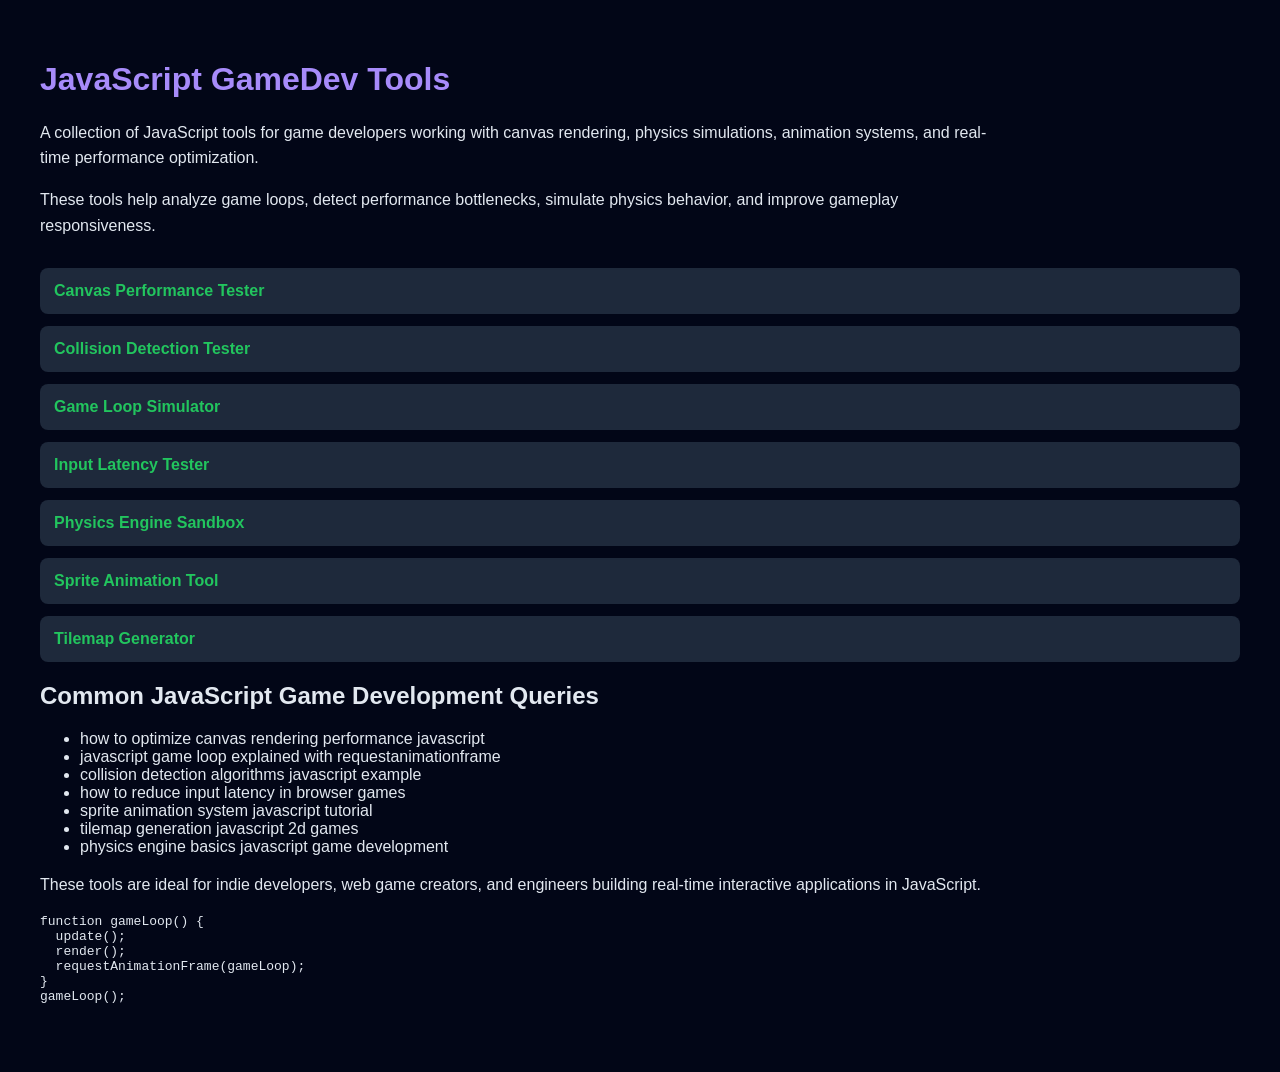
==== index.html @ 599351cf "Initial commit" ====
<!DOCTYPE html>
<html lang="en">
<head>
  <meta charset="UTF-8">
  <title>JavaScript GameDev Tools – Canvas, Physics & Game Loop Optimization</title>
  <meta name="viewport" content="width=device-width, initial-scale=1.0">

  <!-- Google verification -->
  <meta name="google-site-verification" content="QMAlZVgw_jsHfCVlnfvifbkMZy5CKnLXh7m65vo1kLM" />

  <!-- SEO -->
  <meta name="description" content="JavaScript game development tools for canvas performance, collision detection, game loop simulation, physics engines, sprite animation, and tilemap generation.">
  <meta name="keywords" content="javascript game dev tools, canvas performance optimization, game loop javascript example, collision detection js, sprite animation tool javascript, tilemap generator js">

  <!-- AdSense -->
  <meta name="google-adsense-account" content="ca-pub-XXXXXXXXXXXXXXXX">

  <!-- Open Graph -->
  <meta property="og:title" content="JavaScript GameDev Tools – Canvas & Game Performance">
  <meta property="og:description" content="Analyze canvas performance, game loops, physics, and animation in JavaScript games.">
  <meta property="og:type" content="website">

  <style>
    body {
      font-family: Arial, sans-serif;
      background: #020617;
      color: #e2e8f0;
      margin: 0;
      padding: 40px;
    }
    h1 {
      color: #a78bfa;
    }
    p {
      max-width: 950px;
      line-height: 1.6;
    }
    .tools {
      margin-top: 30px;
    }
    .tool {
      background: #1e293b;
      padding: 14px;
      margin-bottom: 12px;
      border-radius: 8px;
      transition: 0.2s;
    }
    .tool:hover {
      background: #334155;
    }
    a {
      color: #22c55e;
      text-decoration: none;
      font-weight: bold;
    }
    a:hover {
      text-decoration: underline;
    }
  </style>
</head>
<body>

  <h1>JavaScript GameDev Tools</h1>

  <p>
    A collection of JavaScript tools for game developers working with canvas rendering,
    physics simulations, animation systems, and real-time performance optimization.
  </p>

  <p>
    These tools help analyze game loops, detect performance bottlenecks,
    simulate physics behavior, and improve gameplay responsiveness.
  </p>

  <div class="tools">

    <div class="tool"><a href="./javascript_canvas_performance_tester/">Canvas Performance Tester</a></div>
    <div class="tool"><a href="./javascript_collision_detection_tester/">Collision Detection Tester</a></div>
    <div class="tool"><a href="./javascript_game_loop_simulator/">Game Loop Simulator</a></div>
    <div class="tool"><a href="./javascript_input_latency_tester/">Input Latency Tester</a></div>
    <div class="tool"><a href="./javascript_physics_engine_sandbox/">Physics Engine Sandbox</a></div>
    <div class="tool"><a href="./javascript_sprite_animation_tool/">Sprite Animation Tool</a></div>
    <div class="tool"><a href="./javascript_tilemap_generator/">Tilemap Generator</a></div>

  </div>

  <!-- SEO LONG TAIL -->
  <h2>Common JavaScript Game Development Queries</h2>

  <ul>
    <li>how to optimize canvas rendering performance javascript</li>
    <li>javascript game loop explained with requestanimationframe</li>
    <li>collision detection algorithms javascript example</li>
    <li>how to reduce input latency in browser games</li>
    <li>sprite animation system javascript tutorial</li>
    <li>tilemap generation javascript 2d games</li>
    <li>physics engine basics javascript game development</li>
  </ul>

  <p>
    These tools are ideal for indie developers, web game creators,
    and engineers building real-time interactive applications in JavaScript.
  </p>

  <!-- snippet SEO -->
  <pre>
function gameLoop() {
  update();
  render();
  requestAnimationFrame(gameLoop);
}
gameLoop();
  </pre>

</body>
</html>
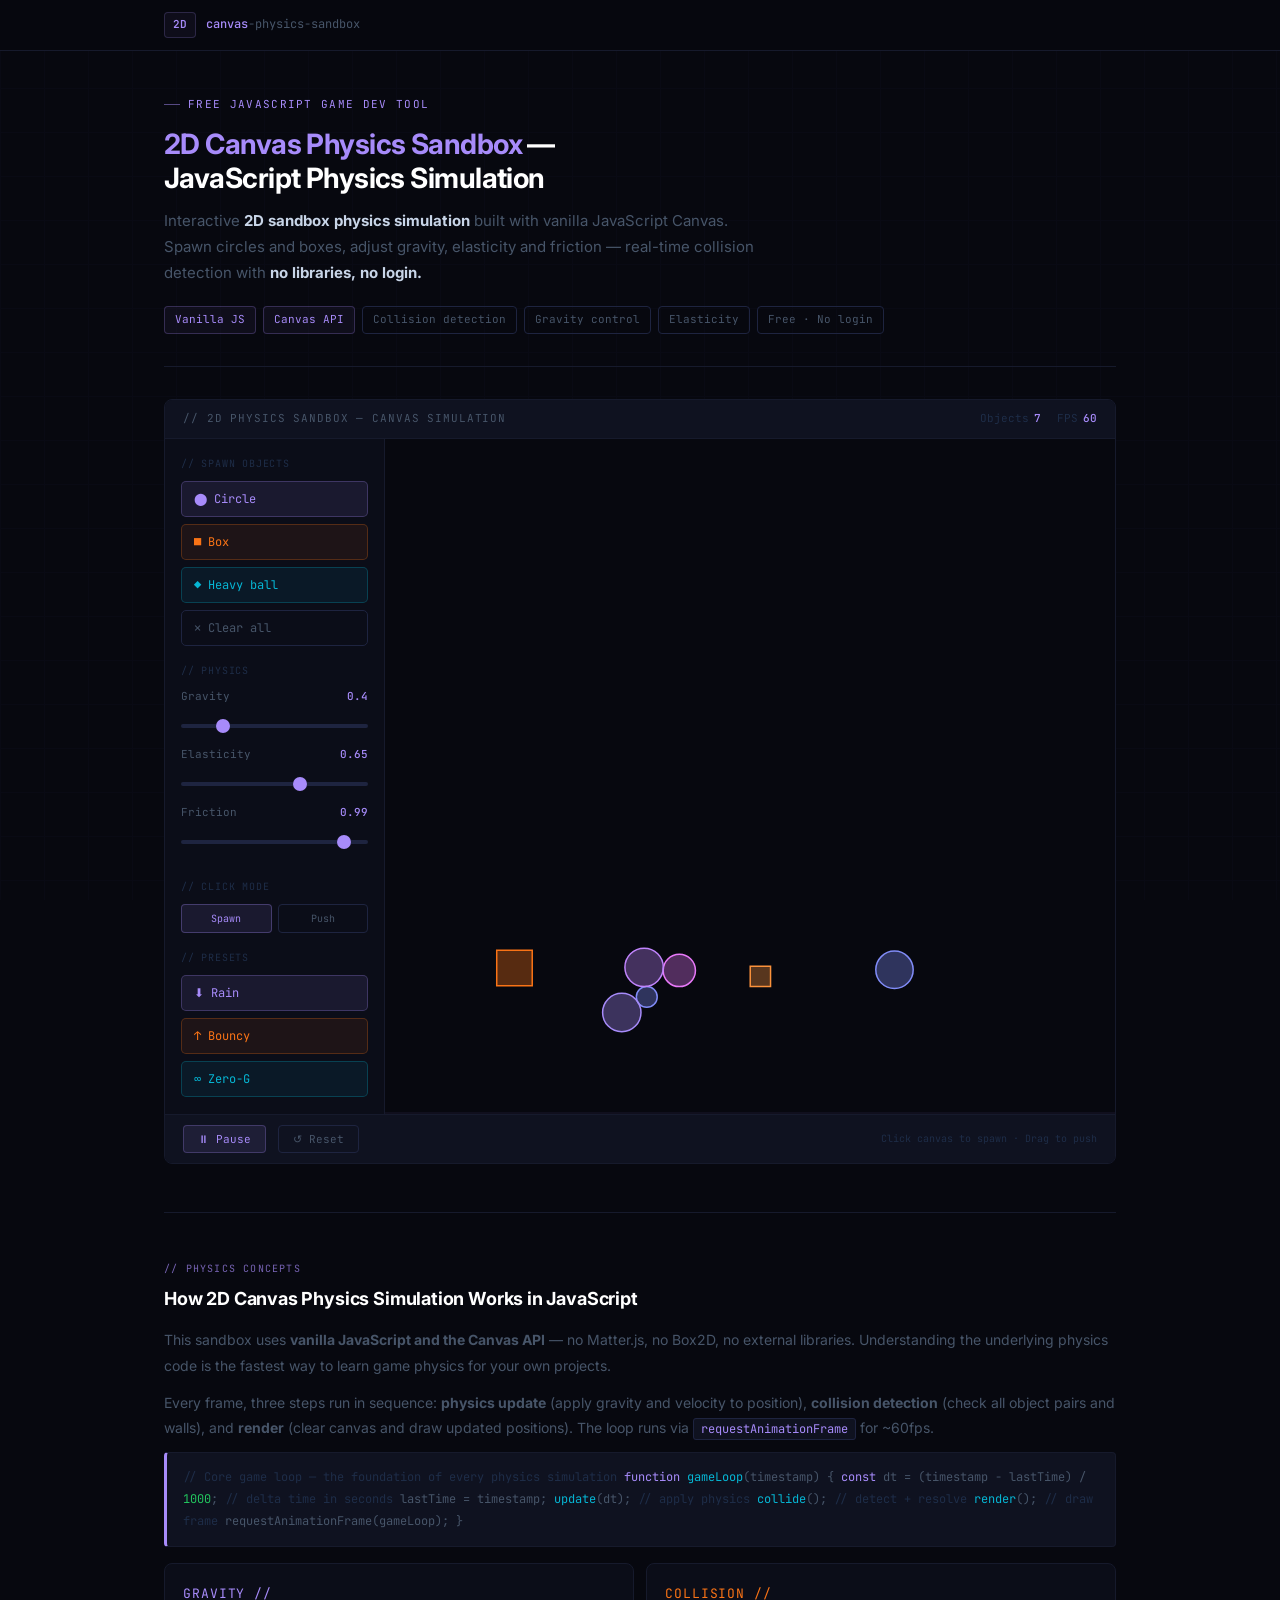
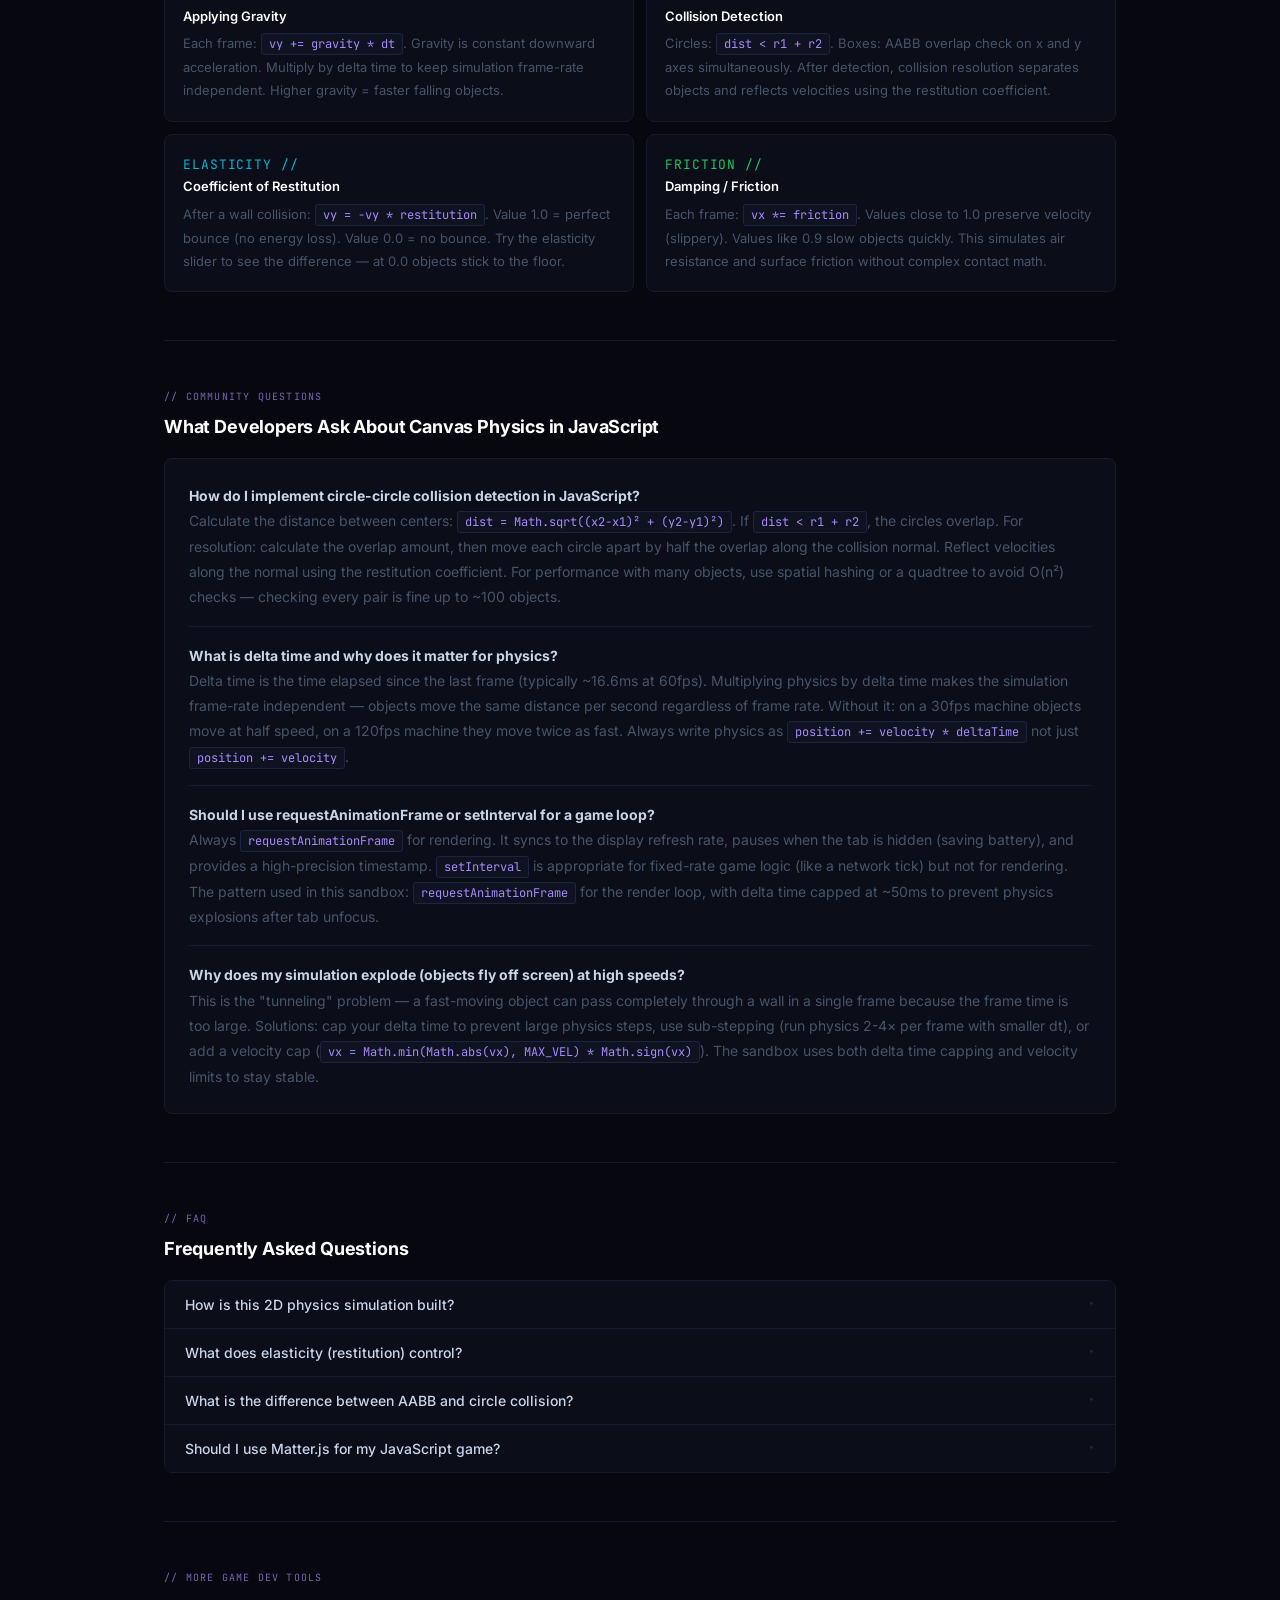
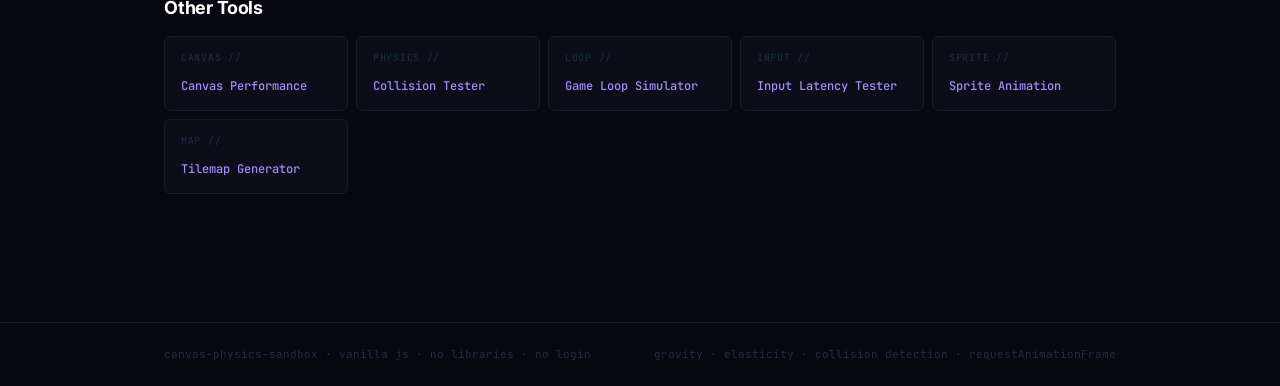
==== commit 01f8c111: "Actualizar index.html" ====
--- a/index.html
+++ b/index.html
@@ -1,116 +1,1330 @@
 <!DOCTYPE html>
+
 <html lang="en">
 <head>
-  <meta charset="UTF-8">
-  <title>JavaScript GameDev Tools – Canvas, Physics & Game Loop Optimization</title>
-  <meta name="viewport" content="width=device-width, initial-scale=1.0">
-
-  <!-- Google verification -->
-  <meta name="google-site-verification" content="QMAlZVgw_jsHfCVlnfvifbkMZy5CKnLXh7m65vo1kLM" />
-
-  <!-- SEO -->
-  <meta name="description" content="JavaScript game development tools for canvas performance, collision detection, game loop simulation, physics engines, sprite animation, and tilemap generation.">
-  <meta name="keywords" content="javascript game dev tools, canvas performance optimization, game loop javascript example, collision detection js, sprite animation tool javascript, tilemap generator js">
-
-  <!-- AdSense -->
-  <meta name="google-adsense-account" content="ca-pub-XXXXXXXXXXXXXXXX">
-
-  <!-- Open Graph -->
-  <meta property="og:title" content="JavaScript GameDev Tools – Canvas & Game Performance">
-  <meta property="og:description" content="Analyze canvas performance, game loops, physics, and animation in JavaScript games.">
-  <meta property="og:type" content="website">
-
-  <style>
-    body {
-      font-family: Arial, sans-serif;
-      background: #020617;
-      color: #e2e8f0;
-      margin: 0;
-      padding: 40px;
+<meta charset="UTF-8">
+<meta name="viewport" content="width=device-width, initial-scale=1.0">
+<meta name="google-site-verification" content="PkLa_ViOo6FAHpvh8SacceMb95o9tePRdrqLNBz9X1M" />
+<meta name="robots" content="index, follow">
+
+<title>2D Physics Sandbox – Canvas Physics Simulation JavaScript Tool</title>
+
+<meta name="description" content="Free 2D sandbox game canvas physics simulation in JavaScript. Spawn objects, adjust gravity and elasticity, watch real-time collisions. Vanilla JS, no libraries, no login required.">
+
+<meta name="keywords" content="2d sandbox game canvas physics simulation javascript, javascript physics simulation, canvas physics javascript, 2d physics sandbox javascript, javascript game physics, canvas collision detection javascript, javascript sandbox physics engine, 2d physics canvas tutorial">
+
+<link rel="canonical" href="https://franrivalbigprojects.github.io/js-gamedev-tools/">
+
+<meta property="og:title" content="2D Physics Sandbox – Canvas Physics Simulation JavaScript">
+<meta property="og:description" content="Interactive 2D physics sandbox. Spawn circles and boxes, adjust gravity and elasticity, watch real-time canvas collisions. Vanilla JS, no libraries.">
+<meta property="og:type" content="website">
+
+<meta name="google-adsense-account" content="ca-pub-XXXXXXXXXXXXXXXX">
+
+<link rel="preconnect" href="https://fonts.googleapis.com">
+<link rel="preconnect" href="https://fonts.gstatic.com" crossorigin>
+<link href="https://fonts.googleapis.com/css2?family=JetBrains+Mono:wght@400;500;600&family=Inter:wght@400;500;600;700&display=swap" rel="stylesheet">
+
+<style>
+:root {
+  --bg: #07080f;
+  --surface: #0b0d18;
+  --surface2: #0f1220;
+  --border: #161a2c;
+  --border-light: #1e2440;
+  --purple: #a78bfa;
+  --purple-dim: rgba(167,139,250,0.1);
+  --purple-dim2: rgba(167,139,250,0.05);
+  --green: #22c55e;
+  --green-dim: rgba(34,197,94,0.1);
+  --orange: #f97316;
+  --orange-dim: rgba(249,115,22,0.08);
+  --cyan: #06b6d4;
+  --cyan-dim: rgba(6,182,212,0.08);
+  --text: #c8d5e8;
+  --text-muted: #475569;
+  --text-dim: #1e2d48;
+  --mono: 'JetBrains Mono', monospace;
+  --sans: 'Inter', sans-serif;
+  --radius: 8px;
+}
+
+* { box-sizing: border-box; margin: 0; padding: 0; }
+
+body {
+  font-family: var(--sans);
+  background: var(--bg);
+  color: var(--text);
+  min-height: 100vh;
+  line-height: 1.6;
+}
+
+body::before {
+  content: "";
+  position: fixed;
+  inset: 0;
+  background-image:
+    linear-gradient(var(--border) 1px, transparent 1px),
+    linear-gradient(90deg, var(--border) 1px, transparent 1px);
+  background-size: 44px 44px;
+  opacity: 0.18;
+  pointer-events: none;
+  z-index: 0;
+}
+
+/* ─── HEADER ─── */
+header {
+  border-bottom: 1px solid var(--border);
+  padding: 12px 0;
+  position: sticky;
+  top: 0;
+  z-index: 100;
+  background: rgba(7,8,15,0.96);
+  backdrop-filter: blur(10px);
+}
+
+.header-inner {
+  max-width: 1000px;
+  margin: 0 auto;
+  padding: 0 24px;
+  display: flex;
+  align-items: center;
+  gap: 10px;
+  position: relative;
+  z-index: 1;
+}
+
+.logo-mark {
+  font-family: var(--mono);
+  font-size: 11px;
+  font-weight: 600;
+  color: var(--purple);
+  background: var(--purple-dim2);
+  border: 1px solid rgba(167,139,250,0.2);
+  border-radius: 4px;
+  padding: 3px 8px;
+}
+
+.logo-text {
+  font-family: var(--mono);
+  font-size: 12px;
+  color: var(--text-muted);
+}
+
+.logo-text strong { color: var(--purple); font-weight: 500; }
+
+/* ─── WRAPPER ─── */
+.wrapper {
+  max-width: 1000px;
+  margin: 0 auto;
+  padding: 0 24px 80px;
+  position: relative;
+  z-index: 1;
+}
+
+/* ─── HERO ─── */
+.hero {
+  padding: 44px 0 32px;
+  border-bottom: 1px solid var(--border);
+  margin-bottom: 32px;
+}
+
+.hero-eyebrow {
+  font-family: var(--mono);
+  font-size: 11px;
+  letter-spacing: 0.12em;
+  text-transform: uppercase;
+  color: var(--purple);
+  margin-bottom: 14px;
+  display: flex;
+  align-items: center;
+  gap: 8px;
+}
+
+.hero-eyebrow::before {
+  content: '';
+  width: 16px;
+  height: 1px;
+  background: var(--purple);
+  opacity: 0.5;
+}
+
+h1 {
+  font-size: clamp(21px, 3.2vw, 28px);
+  font-weight: 700;
+  line-height: 1.2;
+  color: #fff;
+  margin-bottom: 12px;
+  letter-spacing: -0.02em;
+}
+
+h1 em { font-style: normal; color: var(--purple); }
+
+.hero-sub {
+  font-size: 15px;
+  color: var(--text-muted);
+  max-width: 600px;
+  line-height: 1.75;
+  margin-bottom: 20px;
+}
+
+.hero-sub strong { color: var(--text); }
+
+.badges {
+  display: flex;
+  flex-wrap: wrap;
+  gap: 7px;
+}
+
+.badge {
+  font-family: var(--mono);
+  font-size: 11px;
+  padding: 4px 10px;
+  border-radius: 4px;
+  border: 1px solid var(--border-light);
+  color: var(--text-muted);
+}
+
+.badge.purple {
+  color: var(--purple);
+  background: var(--purple-dim2);
+  border-color: rgba(167,139,250,0.25);
+}
+
+/* ─── SANDBOX LAYOUT ─── */
+.sandbox-wrap {
+  background: var(--surface);
+  border: 1px solid var(--border);
+  border-radius: var(--radius);
+  overflow: hidden;
+  margin-bottom: 16px;
+}
+
+.sandbox-head {
+  background: var(--surface2);
+  border-bottom: 1px solid var(--border);
+  padding: 10px 18px;
+  display: flex;
+  align-items: center;
+  justify-content: space-between;
+  flex-wrap: wrap;
+  gap: 8px;
+}
+
+.sandbox-title {
+  font-family: var(--mono);
+  font-size: 11px;
+  color: var(--text-muted);
+  text-transform: uppercase;
+  letter-spacing: 0.08em;
+}
+
+.sandbox-stats {
+  display: flex;
+  gap: 16px;
+}
+
+.sb-stat {
+  font-family: var(--mono);
+  font-size: 11px;
+  color: var(--text-dim);
+  display: flex;
+  align-items: center;
+  gap: 5px;
+}
+
+.sb-stat-val {
+  color: var(--purple);
+  font-weight: 500;
+}
+
+.sandbox-body {
+  display: grid;
+  grid-template-columns: 220px 1fr;
+  min-height: 480px;
+}
+
+/* controls panel */
+.controls-panel {
+  border-right: 1px solid var(--border);
+  padding: 16px;
+  display: flex;
+  flex-direction: column;
+  gap: 16px;
+  overflow-y: auto;
+}
+
+.ctrl-group-title {
+  font-family: var(--mono);
+  font-size: 10px;
+  text-transform: uppercase;
+  letter-spacing: 0.08em;
+  color: var(--text-dim);
+  margin-bottom: 8px;
+}
+
+.ctrl-row {
+  margin-bottom: 10px;
+}
+
+.ctrl-label {
+  font-family: var(--mono);
+  font-size: 11px;
+  color: var(--text-muted);
+  display: flex;
+  justify-content: space-between;
+  margin-bottom: 5px;
+}
+
+.ctrl-label span {
+  color: var(--purple);
+  font-weight: 500;
+}
+
+input[type=range] {
+  width: 100%;
+  height: 4px;
+  -webkit-appearance: none;
+  background: var(--border-light);
+  border-radius: 2px;
+  outline: none;
+  cursor: pointer;
+}
+
+input[type=range]::-webkit-slider-thumb {
+  -webkit-appearance: none;
+  width: 14px;
+  height: 14px;
+  border-radius: 50%;
+  background: var(--purple);
+  cursor: pointer;
+}
+
+/* spawn buttons */
+.spawn-btns {
+  display: flex;
+  flex-direction: column;
+  gap: 7px;
+}
+
+.spawn-btn {
+  padding: 9px 12px;
+  font-family: var(--mono);
+  font-size: 12px;
+  border-radius: 5px;
+  cursor: pointer;
+  border: 1px solid;
+  text-align: left;
+  transition: opacity 0.15s;
+  display: flex;
+  align-items: center;
+  gap: 8px;
+}
+
+.spawn-btn:hover { opacity: 0.8; }
+
+.sb-circle {
+  background: var(--purple-dim);
+  color: var(--purple);
+  border-color: rgba(167,139,250,0.25);
+}
+
+.sb-box {
+  background: var(--orange-dim);
+  color: var(--orange);
+  border-color: rgba(249,115,22,0.25);
+}
+
+.sb-heavy {
+  background: var(--cyan-dim);
+  color: var(--cyan);
+  border-color: rgba(6,182,212,0.25);
+}
+
+.sb-clear {
+  background: transparent;
+  color: var(--text-muted);
+  border-color: var(--border-light);
+}
+
+/* mode buttons */
+.mode-btns {
+  display: flex;
+  gap: 6px;
+}
+
+.mode-btn {
+  flex: 1;
+  padding: 7px 8px;
+  font-family: var(--mono);
+  font-size: 10px;
+  border-radius: 4px;
+  cursor: pointer;
+  border: 1px solid var(--border-light);
+  background: transparent;
+  color: var(--text-muted);
+  text-align: center;
+  transition: all 0.15s;
+}
+
+.mode-btn.active {
+  background: var(--purple-dim);
+  color: var(--purple);
+  border-color: rgba(167,139,250,0.3);
+}
+
+/* canvas */
+.canvas-wrap { position: relative; flex: 1; background: var(--bg); }
+
+#physicsCanvas {
+  display: block;
+  width: 100%;
+  height: 100%;
+  cursor: crosshair;
+}
+
+/* bottom toolbar */
+.sandbox-foot {
+  border-top: 1px solid var(--border);
+  background: var(--surface2);
+  padding: 10px 18px;
+  display: flex;
+  align-items: center;
+  gap: 12px;
+  flex-wrap: wrap;
+}
+
+.foot-btn {
+  font-family: var(--mono);
+  font-size: 11px;
+  padding: 6px 14px;
+  border-radius: 4px;
+  cursor: pointer;
+  border: 1px solid;
+  transition: opacity 0.15s;
+}
+
+.foot-btn:hover { opacity: 0.75; }
+
+.fb-pause {
+  background: var(--purple-dim);
+  color: var(--purple);
+  border-color: rgba(167,139,250,0.25);
+}
+
+.fb-reset {
+  background: transparent;
+  color: var(--text-muted);
+  border-color: var(--border-light);
+}
+
+.foot-hint {
+  font-family: var(--mono);
+  font-size: 10px;
+  color: var(--text-dim);
+  margin-left: auto;
+}
+
+/* ─── DIVIDER ─── */
+hr.divider { border: none; border-top: 1px solid var(--border); margin: 48px 0; }
+
+/* ─── CONTENT ─── */
+.content-section { margin-bottom: 48px; }
+
+.section-eyebrow {
+  font-family: var(--mono);
+  font-size: 10px;
+  letter-spacing: 0.12em;
+  text-transform: uppercase;
+  color: var(--purple);
+  opacity: 0.7;
+  margin-bottom: 8px;
+  display: block;
+}
+
+h3 {
+  font-size: 18px;
+  font-weight: 700;
+  color: #fff;
+  margin-bottom: 14px;
+  letter-spacing: -0.01em;
+}
+
+p {
+  font-size: 14px;
+  color: var(--text-muted);
+  line-height: 1.8;
+  margin-bottom: 12px;
+}
+
+code {
+  font-family: var(--mono);
+  font-size: 12px;
+  background: var(--surface2);
+  color: var(--purple);
+  padding: 2px 7px;
+  border-radius: 3px;
+  border: 1px solid var(--border-light);
+}
+
+/* code block */
+.code-block {
+  background: var(--surface2);
+  border: 1px solid var(--border);
+  border-left: 3px solid var(--purple);
+  border-radius: 4px;
+  padding: 14px 16px;
+  font-family: var(--mono);
+  font-size: 12px;
+  color: var(--text-muted);
+  line-height: 1.8;
+  margin: 12px 0;
+  overflow-x: auto;
+}
+
+.ck { color: var(--purple); }
+.cf { color: var(--cyan); }
+.cs { color: var(--green); }
+.cc { color: var(--text-dim); }
+
+/* concept grid */
+.concept-grid {
+  display: grid;
+  grid-template-columns: 1fr 1fr;
+  gap: 12px;
+  margin-top: 16px;
+}
+
+.concept-card {
+  background: var(--surface);
+  border: 1px solid var(--border);
+  border-radius: var(--radius);
+  padding: 18px;
+}
+
+.cc-eye {
+  font-family: var(--mono);
+  font-size: 10px;
+  text-transform: uppercase;
+  letter-spacing: 0.07em;
+  margin-bottom: 8px;
+}
+
+.cc-title {
+  font-size: 13px;
+  color: #fff;
+  font-weight: 600;
+  display: block;
+  margin-bottom: 6px;
+}
+
+.concept-card p { font-size: 13px; margin: 0; }
+
+/* dense block */
+.dense-block {
+  background: var(--surface);
+  border: 1px solid var(--border);
+  border-radius: var(--radius);
+  padding: 24px;
+  margin-top: 16px;
+}
+
+.dense-block p {
+  font-size: 14px;
+  margin-bottom: 16px;
+  padding-bottom: 16px;
+  border-bottom: 1px solid var(--border);
+  line-height: 1.8;
+}
+
+.dense-block p:last-child { margin-bottom: 0; padding-bottom: 0; border-bottom: none; }
+.dense-block strong { color: var(--text); }
+
+/* FAQ */
+.faq-list {
+  margin-top: 16px;
+  border: 1px solid var(--border);
+  border-radius: var(--radius);
+  overflow: hidden;
+}
+
+.faq-item { border-bottom: 1px solid var(--border); }
+.faq-item:last-child { border-bottom: none; }
+
+.faq-q {
+  width: 100%;
+  text-align: left;
+  background: var(--surface);
+  border: none;
+  padding: 15px 20px;
+  font-size: 14px;
+  color: var(--text);
+  font-family: var(--sans);
+  cursor: pointer;
+  display: flex;
+  justify-content: space-between;
+  align-items: center;
+  gap: 12px;
+  transition: background 0.15s;
+  font-weight: 500;
+}
+
+.faq-q:hover { background: var(--purple-dim2); }
+
+.faq-arrow {
+  font-size: 11px;
+  color: var(--text-dim);
+  transition: transform 0.2s;
+  flex-shrink: 0;
+  font-family: var(--mono);
+}
+
+.faq-item.open .faq-arrow { transform: rotate(180deg); }
+
+.faq-a {
+  display: none;
+  padding: 0 20px 16px;
+  font-size: 13px;
+  color: var(--text-muted);
+  line-height: 1.75;
+  border-top: 1px solid var(--border);
+  background: var(--bg);
+}
+
+.faq-item.open .faq-a { display: block; }
+
+/* other tools */
+.other-tools {
+  display: grid;
+  grid-template-columns: repeat(auto-fill, minmax(180px, 1fr));
+  gap: 8px;
+  margin-top: 12px;
+}
+
+.other-tool-link {
+  background: var(--surface);
+  border: 1px solid var(--border);
+  border-radius: 6px;
+  padding: 12px 16px;
+  text-decoration: none;
+  transition: border-color 0.15s, background 0.15s;
+  display: block;
+}
+
+.other-tool-link:hover {
+  border-color: rgba(167,139,250,0.3);
+  background: var(--purple-dim2);
+}
+
+.otl-eye {
+  font-family: var(--mono);
+  font-size: 10px;
+  color: var(--text-dim);
+  text-transform: uppercase;
+  letter-spacing: 0.07em;
+  margin-bottom: 5px;
+}
+
+.otl-name {
+  font-family: var(--mono);
+  font-size: 12px;
+  color: var(--purple);
+  font-weight: 500;
+}
+
+/* footer */
+footer {
+  border-top: 1px solid var(--border);
+  padding: 22px 0;
+  position: relative;
+  z-index: 1;
+}
+
+.footer-inner {
+  max-width: 1000px;
+  margin: 0 auto;
+  padding: 0 24px;
+  display: flex;
+  justify-content: space-between;
+  align-items: center;
+  flex-wrap: wrap;
+  gap: 8px;
+}
+
+footer p { font-size: 11px; color: var(--text-dim); font-family: var(--mono); margin: 0; }
+
+@media (max-width: 680px) {
+  .sandbox-body { grid-template-columns: 1fr; }
+  .controls-panel { border-right: none; border-bottom: 1px solid var(--border); }
+  .concept-grid { grid-template-columns: 1fr; }
+  .hero { padding: 32px 0 22px; }
+}
+</style>
+
+<script type="application/ld+json">
+{
+  "@context": "https://schema.org",
+  "@type": "SoftwareApplication",
+  "name": "2D Canvas Physics Simulation Sandbox",
+  "applicationCategory": "DeveloperApplication",
+  "operatingSystem": "Web",
+  "offers": { "@type": "Offer", "price": "0", "priceCurrency": "USD" },
+  "description": "Free interactive 2D sandbox physics simulation built with JavaScript Canvas API. Spawn circles and boxes, adjust gravity, elasticity, and friction. Real-time collision detection. Vanilla JS, no libraries, no login required.",
+  "featureList": "2D physics simulation, canvas collision detection, gravity simulation, elasticity control, real-time object spawning, vanilla JavaScript, no external libraries"
+}
+</script>
+
+<script type="application/ld+json">
+{
+  "@context": "https://schema.org",
+  "@type": "FAQPage",
+  "mainEntity": [
+    {
+      "@type": "Question",
+      "name": "How do you build a 2D physics simulation with JavaScript Canvas?",
+      "acceptedAnswer": {
+        "@type": "Answer",
+        "text": "A 2D canvas physics simulation needs four components: a game loop using requestAnimationFrame, a physics update step applying velocity and gravity to each object, collision detection (AABB for boxes, circle-circle for spheres, circle-AABB for mixed), and a canvas render step drawing the updated positions. Each frame: apply gravity to velocity, apply velocity to position, detect and resolve collisions with walls and other objects, then clear and redraw the canvas."
+      }
+    },
+    {
+      "@type": "Question",
+      "name": "What is collision detection in JavaScript canvas games?",
+      "acceptedAnswer": {
+        "@type": "Answer",
+        "text": "Collision detection determines when two game objects overlap. For circles: check if the distance between centers is less than the sum of radii. For axis-aligned boxes (AABB): check if the x and y ranges overlap. For circle-box: find the closest point on the box to the circle center and check if it's within the circle's radius. After detecting a collision, collision resolution pushes objects apart and reflects their velocities based on the coefficient of restitution (bounciness)."
+      }
+    },
+    {
+      "@type": "Question",
+      "name": "What is a coefficient of restitution in physics simulation?",
+      "acceptedAnswer": {
+        "@type": "Answer",
+        "text": "The coefficient of restitution (COR) determines how much kinetic energy is preserved after a collision. COR of 1.0 = perfectly elastic (full bounce), COR of 0.0 = perfectly inelastic (no bounce). In the sandbox above, the elasticity slider controls this value. Real-world materials: rubber ~0.8, tennis ball ~0.75, steel ball ~0.6, clay ~0.1. In code: new_velocity = -old_velocity * restitution after a wall collision."
+      }
+    },
+    {
+      "@type": "Question",
+      "name": "Should I use a physics library or write canvas physics from scratch?",
+      "acceptedAnswer": {
+        "@type": "Answer",
+        "text": "For learning and simple games, writing from scratch teaches the underlying concepts and avoids bundle weight. For production games with complex interactions, use Matter.js (feature-rich, good docs) or Planck.js (Box2D port for JavaScript). Matter.js adds ~80KB gzipped. For mobile games, Phaser.js includes a built-in physics system. The sandbox on this page is vanilla JS — no libraries — demonstrating that basic 2D physics is achievable with ~150 lines of code."
+      }
     }
-    h1 {
-      color: #a78bfa;
+  ]
+}
+</script>
+
+</head>
+
+<body>
+
+<header>
+  <div class="header-inner">
+    <span class="logo-mark">2D</span>
+    <span class="logo-text"><strong>canvas</strong>-physics-sandbox</span>
+  </div>
+</header>
+
+<div class="wrapper">
+
+  <!-- HERO -->
+
+  <section class="hero">
+    <p class="hero-eyebrow">Free JavaScript Game Dev Tool</p>
+    <h1><em>2D Canvas Physics Sandbox</em> —<br>JavaScript Physics Simulation</h1>
+    <p class="hero-sub">
+      Interactive <strong>2D sandbox physics simulation</strong> built with vanilla JavaScript Canvas. Spawn circles and boxes, adjust gravity, elasticity and friction — real-time collision detection with <strong>no libraries, no login.</strong>
+    </p>
+    <div class="badges">
+      <span class="badge purple">Vanilla JS</span>
+      <span class="badge purple">Canvas API</span>
+      <span class="badge">Collision detection</span>
+      <span class="badge">Gravity control</span>
+      <span class="badge">Elasticity</span>
+      <span class="badge">Free · No login</span>
+    </div>
+  </section>
+
+  <!-- SANDBOX TOOL -->
+
+  <div class="sandbox-wrap">
+    <div class="sandbox-head">
+      <span class="sandbox-title">// 2D Physics Sandbox — Canvas Simulation</span>
+      <div class="sandbox-stats">
+        <span class="sb-stat">Objects <span class="sb-stat-val" id="objCount">0</span></span>
+        <span class="sb-stat">FPS <span class="sb-stat-val" id="fpsCount">0</span></span>
+      </div>
+    </div>
+
+
+<div class="sandbox-body">
+  <!-- Controls -->
+  <div class="controls-panel">
+
+    <div>
+      <p class="ctrl-group-title">// Spawn objects</p>
+      <div class="spawn-btns">
+        <button class="spawn-btn sb-circle" onclick="spawnCircle()">⬤ Circle</button>
+        <button class="spawn-btn sb-box" onclick="spawnBox()">■ Box</button>
+        <button class="spawn-btn sb-heavy" onclick="spawnHeavy()">◆ Heavy ball</button>
+        <button class="spawn-btn sb-clear" onclick="clearObjects()">✕ Clear all</button>
+      </div>
+    </div>
+
+    <div>
+      <p class="ctrl-group-title">// Physics</p>
+      <div class="ctrl-row">
+        <div class="ctrl-label">Gravity <span id="gravVal">0.4</span></div>
+        <input type="range" id="gravSlider" min="0" max="2" step="0.05" value="0.4" oninput="updateGrav(this.value)">
+      </div>
+      <div class="ctrl-row">
+        <div class="ctrl-label">Elasticity <span id="elastVal">0.65</span></div>
+        <input type="range" id="elastSlider" min="0" max="1" step="0.05" value="0.65" oninput="updateElast(this.value)">
+      </div>
+      <div class="ctrl-row">
+        <div class="ctrl-label">Friction <span id="fricVal">0.99</span></div>
+        <input type="range" id="fricSlider" min="0.9" max="1" step="0.005" value="0.99" oninput="updateFric(this.value)">
+      </div>
+    </div>
+
+    <div>
+      <p class="ctrl-group-title">// Click mode</p>
+      <div class="mode-btns">
+        <button class="mode-btn active" id="mode-spawn" onclick="setMode('spawn')">Spawn</button>
+        <button class="mode-btn" id="mode-push" onclick="setMode('push')">Push</button>
+      </div>
+    </div>
+
+    <div>
+      <p class="ctrl-group-title">// Presets</p>
+      <div class="spawn-btns">
+        <button class="spawn-btn sb-circle" onclick="presetRain()">⬇ Rain</button>
+        <button class="spawn-btn sb-box" onclick="presetBouncy()">↑ Bouncy</button>
+        <button class="spawn-btn sb-heavy" onclick="presetZeroG()">∞ Zero-G</button>
+      </div>
+    </div>
+
+  </div>
+
+  <!-- Canvas -->
+  <div class="canvas-wrap">
+    <canvas id="physicsCanvas"></canvas>
+  </div>
+</div>
+
+<div class="sandbox-foot">
+  <button class="foot-btn fb-pause" id="pauseBtn" onclick="togglePause()">⏸ Pause</button>
+  <button class="foot-btn fb-reset" onclick="resetSim()">↺ Reset</button>
+  <span class="foot-hint">Click canvas to spawn · Drag to push</span>
+</div>
+
+
+  </div>
+
+  <hr class="divider">
+
+  <!-- HOW IT WORKS -->
+
+  <section class="content-section">
+    <span class="section-eyebrow">// Physics concepts</span>
+    <h3>How 2D Canvas Physics Simulation Works in JavaScript</h3>
+    <p>
+      This sandbox uses <strong>vanilla JavaScript and the Canvas API</strong> — no Matter.js, no Box2D, no external libraries. Understanding the underlying physics code is the fastest way to learn game physics for your own projects.
+    </p>
+    <p>
+      Every frame, three steps run in sequence: <strong>physics update</strong> (apply gravity and velocity to position), <strong>collision detection</strong> (check all object pairs and walls), and <strong>render</strong> (clear canvas and draw updated positions). The loop runs via <code>requestAnimationFrame</code> for ~60fps.
+    </p>
+
+
+<div class="code-block"><span class="cc">// Core game loop — the foundation of every physics simulation</span>
+
+
+<span class="ck">function</span> <span class="cf">gameLoop</span>(timestamp) {
+<span class="ck">const</span> dt = (timestamp - lastTime) / <span class="cs">1000</span>; <span class="cc">// delta time in seconds</span>
+lastTime = timestamp;
+
+<span class="cf">update</span>(dt);     <span class="cc">// apply physics</span>
+<span class="cf">collide</span>();     <span class="cc">// detect + resolve</span>
+<span class="cf">render</span>();      <span class="cc">// draw frame</span>
+
+requestAnimationFrame(gameLoop);
+}</div>
+
+<div class="concept-grid">
+  <div class="concept-card">
+    <p class="cc-eye" style="color:var(--purple)">Gravity //</p>
+    <span class="cc-title">Applying Gravity</span>
+    <p>Each frame: <code>vy += gravity * dt</code>. Gravity is constant downward acceleration. Multiply by delta time to keep simulation frame-rate independent. Higher gravity = faster falling objects.</p>
+  </div>
+  <div class="concept-card">
+    <p class="cc-eye" style="color:var(--orange)">Collision //</p>
+    <span class="cc-title">Collision Detection</span>
+    <p>Circles: <code>dist &lt; r1 + r2</code>. Boxes: AABB overlap check on x and y axes simultaneously. After detection, collision resolution separates objects and reflects velocities using the restitution coefficient.</p>
+  </div>
+  <div class="concept-card">
+    <p class="cc-eye" style="color:var(--cyan)">Elasticity //</p>
+    <span class="cc-title">Coefficient of Restitution</span>
+    <p>After a wall collision: <code>vy = -vy * restitution</code>. Value 1.0 = perfect bounce (no energy loss). Value 0.0 = no bounce. Try the elasticity slider to see the difference — at 0.0 objects stick to the floor.</p>
+  </div>
+  <div class="concept-card">
+    <p class="cc-eye" style="color:var(--green)">Friction //</p>
+    <span class="cc-title">Damping / Friction</span>
+    <p>Each frame: <code>vx *= friction</code>. Values close to 1.0 preserve velocity (slippery). Values like 0.9 slow objects quickly. This simulates air resistance and surface friction without complex contact math.</p>
+  </div>
+</div>
+
+
+  </section>
+
+  <hr class="divider">
+
+  <!-- WHAT DEVS ASK -->
+
+  <section class="content-section">
+    <span class="section-eyebrow">// Community questions</span>
+    <h3>What Developers Ask About Canvas Physics in JavaScript</h3>
+    <div class="dense-block">
+      <p><strong>How do I implement circle-circle collision detection in JavaScript?</strong><br>
+      Calculate the distance between centers: <code>dist = Math.sqrt((x2-x1)² + (y2-y1)²)</code>. If <code>dist &lt; r1 + r2</code>, the circles overlap. For resolution: calculate the overlap amount, then move each circle apart by half the overlap along the collision normal. Reflect velocities along the normal using the restitution coefficient. For performance with many objects, use spatial hashing or a quadtree to avoid O(n²) checks — checking every pair is fine up to ~100 objects.</p>
+
+
+  <p><strong>What is delta time and why does it matter for physics?</strong><br>
+  Delta time is the time elapsed since the last frame (typically ~16.6ms at 60fps). Multiplying physics by delta time makes the simulation frame-rate independent — objects move the same distance per second regardless of frame rate. Without it: on a 30fps machine objects move at half speed, on a 120fps machine they move twice as fast. Always write physics as <code>position += velocity * deltaTime</code> not just <code>position += velocity</code>.</p>
+
+  <p><strong>Should I use requestAnimationFrame or setInterval for a game loop?</strong><br>
+  Always <code>requestAnimationFrame</code> for rendering. It syncs to the display refresh rate, pauses when the tab is hidden (saving battery), and provides a high-precision timestamp. <code>setInterval</code> is appropriate for fixed-rate game logic (like a network tick) but not for rendering. The pattern used in this sandbox: <code>requestAnimationFrame</code> for the render loop, with delta time capped at ~50ms to prevent physics explosions after tab unfocus.</p>
+
+  <p><strong>Why does my simulation explode (objects fly off screen) at high speeds?</strong><br>
+  This is the "tunneling" problem — a fast-moving object can pass completely through a wall in a single frame because the frame time is too large. Solutions: cap your delta time to prevent large physics steps, use sub-stepping (run physics 2-4× per frame with smaller dt), or add a velocity cap (<code>vx = Math.min(Math.abs(vx), MAX_VEL) * Math.sign(vx)</code>). The sandbox uses both delta time capping and velocity limits to stay stable.</p>
+</div>
+
+
+  </section>
+
+  <hr class="divider">
+
+  <!-- FAQ -->
+
+  <section class="content-section">
+    <span class="section-eyebrow">// FAQ</span>
+    <h3>Frequently Asked Questions</h3>
+    <div class="faq-list">
+      <div class="faq-item">
+        <button class="faq-q" onclick="toggleFaq(this)">How is this 2D physics simulation built?<span class="faq-arrow">▾</span></button>
+        <div class="faq-a">Vanilla JavaScript and the HTML5 Canvas API — no Matter.js, no Box2D, no external libraries. The physics loop runs via requestAnimationFrame. Each frame applies gravity, updates positions, runs AABB and circle collision detection, resolves overlaps, and redraws. The full physics engine is under 200 lines of JS.</div>
+      </div>
+      <div class="faq-item">
+        <button class="faq-q" onclick="toggleFaq(this)">What does elasticity (restitution) control?<span class="faq-arrow">▾</span></button>
+        <div class="faq-a">The coefficient of restitution determines how much kinetic energy is preserved after a collision. 1.0 = perfect bounce (all energy preserved). 0.0 = no bounce (objects stick). Real materials range from ~0.1 (clay) to ~0.85 (rubber). The elasticity slider in the sandbox controls this value — try dragging it to 0 and 1 to see the difference.</div>
+      </div>
+      <div class="faq-item">
+        <button class="faq-q" onclick="toggleFaq(this)">What is the difference between AABB and circle collision?<span class="faq-arrow">▾</span></button>
+        <div class="faq-a">AABB (Axis-Aligned Bounding Box) collision checks whether two rectangles overlap by comparing their x and y ranges. Circle collision checks if the distance between centers is less than the sum of radii. Circle collision is faster to compute and more accurate for round objects. AABB is faster for rectangular objects. Most games use both and switch based on object shape.</div>
+      </div>
+      <div class="faq-item">
+        <button class="faq-q" onclick="toggleFaq(this)">Should I use Matter.js for my JavaScript game?<span class="faq-arrow">▾</span></button>
+        <div class="faq-a">For learning: build from scratch first — you'll understand gravity, collision resolution, and the game loop. For production: Matter.js handles complex shapes, constraints, joints, sleeping bodies, and has good documentation. It adds ~80KB gzipped. For very simple games (fewer than 50 objects, basic shapes), vanilla JS physics like this sandbox is lighter and faster.</div>
+      </div>
+    </div>
+  </section>
+
+  <hr class="divider">
+
+  <section class="content-section">
+    <span class="section-eyebrow">// More game dev tools</span>
+    <h3>Other Tools</h3>
+    <div class="other-tools">
+      <a href="javascript_canvas_performance_tester/" class="other-tool-link">
+        <p class="otl-eye">canvas //</p>
+        <span class="otl-name">Canvas Performance</span>
+      </a>
+      <a href="javascript_collision_detection_tester/" class="other-tool-link">
+        <p class="otl-eye">physics //</p>
+        <span class="otl-name">Collision Tester</span>
+      </a>
+      <a href="javascript_game_loop_simulator/" class="other-tool-link">
+        <p class="otl-eye">loop //</p>
+        <span class="otl-name">Game Loop Simulator</span>
+      </a>
+      <a href="javascript_input_latency_tester/" class="other-tool-link">
+        <p class="otl-eye">input //</p>
+        <span class="otl-name">Input Latency Tester</span>
+      </a>
+      <a href="javascript_sprite_animation_tool/" class="other-tool-link">
+        <p class="otl-eye">sprite //</p>
+        <span class="otl-name">Sprite Animation</span>
+      </a>
+      <a href="javascript_tilemap_generator/" class="other-tool-link">
+        <p class="otl-eye">map //</p>
+        <span class="otl-name">Tilemap Generator</span>
+      </a>
+    </div>
+  </section>
+
+</div>
+
+<footer>
+  <div class="footer-inner">
+    <p>canvas-physics-sandbox · vanilla js · no libraries · no login</p>
+    <p>gravity · elasticity · collision detection · requestAnimationFrame</p>
+  </div>
+</footer>
+
+<script>
+// ─── PHYSICS ENGINE ───
+const canvas = document.getElementById('physicsCanvas');
+const ctx = canvas.getContext('2d');
+
+let objects = [];
+let paused = false;
+let gravity = 0.4;
+let restitution = 0.65;
+let friction = 0.99;
+let clickMode = 'spawn';
+let spawnType = 'circle';
+let lastTime = 0;
+let fps = 0;
+let frameCount = 0;
+let fpsTimer = 0;
+
+// Colors
+const COLORS = {
+  circle: ['#a78bfa','#c084fc','#e879f9','#818cf8'],
+  box: ['#f97316','#fb923c','#fbbf24','#f59e0b'],
+  heavy: ['#06b6d4','#0ea5e9','#38bdf8','#22d3ee']
+};
+
+function randomColor(type) {
+  const c = COLORS[type] || COLORS.circle;
+  return c[Math.floor(Math.random() * c.length)];
+}
+
+function resizeCanvas() {
+  const wrap = canvas.parentElement;
+  canvas.width = wrap.clientWidth;
+  canvas.height = wrap.clientHeight || 480;
+}
+
+resizeCanvas();
+window.addEventListener('resize', resizeCanvas);
+
+// ─── OBJECT FACTORY ───
+function makeCircle(x, y, r, vx, vy, type) {
+  return {
+    type: 'circle', x, y, r: r || 14,
+    vx: vx || (Math.random() - 0.5) * 4,
+    vy: vy || -Math.random() * 3,
+    color: randomColor(type || 'circle'),
+    mass: r ? r * r * 0.01 : 1,
+    objType: type || 'circle'
+  };
+}
+
+function makeBox(x, y, w, h, vx, vy) {
+  return {
+    type: 'box', x: x - (w||28)/2, y: y - (h||28)/2,
+    w: w || 28, h: h || 28,
+    vx: vx || (Math.random() - 0.5) * 4,
+    vy: vy || -Math.random() * 3,
+    color: randomColor('box'),
+    mass: 1,
+    objType: 'box'
+  };
+}
+
+// ─── SPAWN ACTIONS ───
+function spawnCircle(x, y) {
+  if (objects.length >= 80) return;
+  const cx = x || canvas.width * (0.2 + Math.random() * 0.6);
+  const cy = y || canvas.height * 0.2;
+  objects.push(makeCircle(cx, cy, 10 + Math.random() * 12, 0, 0, 'circle'));
+  updateCount();
+}
+
+function spawnBox(x, y) {
+  if (objects.length >= 80) return;
+  const bx = x || canvas.width * (0.2 + Math.random() * 0.6);
+  const by = y || canvas.height * 0.2;
+  const s = 16 + Math.random() * 20;
+  objects.push(makeBox(bx, by, s, s));
+  updateCount();
+}
+
+function spawnHeavy(x, y) {
+  if (objects.length >= 80) return;
+  const hx = x || canvas.width * (0.3 + Math.random() * 0.4);
+  const hy = y || 60;
+  objects.push(makeCircle(hx, hy, 22 + Math.random() * 10, 0, 0, 'heavy'));
+  updateCount();
+}
+
+function clearObjects() { objects = []; updateCount(); }
+
+function updateCount() {
+  document.getElementById('objCount').textContent = objects.length;
+}
+
+// ─── PRESETS ───
+function presetRain() {
+  clearObjects();
+  document.getElementById('gravSlider').value = 0.6;
+  updateGrav(0.6);
+  document.getElementById('elastSlider').value = 0.5;
+  updateElast(0.5);
+  for (let i = 0; i < 20; i++) {
+    setTimeout(() => spawnCircle(
+      canvas.width * (0.1 + Math.random() * 0.8),
+      -20
+    ), i * 120);
+  }
+}
+
+function presetBouncy() {
+  clearObjects();
+  document.getElementById('gravSlider').value = 0.5;
+  updateGrav(0.5);
+  document.getElementById('elastSlider').value = 0.95;
+  updateElast(0.95);
+  for (let i = 0; i < 8; i++) spawnCircle();
+}
+
+function presetZeroG() {
+  clearObjects();
+  document.getElementById('gravSlider').value = 0;
+  updateGrav(0);
+  document.getElementById('elastSlider').value = 1.0;
+  updateElast(1.0);
+  for (let i = 0; i < 12; i++) {
+    objects.push(makeCircle(
+      canvas.width * (0.1 + Math.random() * 0.8),
+      canvas.height * (0.1 + Math.random() * 0.8),
+      8 + Math.random() * 12,
+      (Math.random() - 0.5) * 6,
+      (Math.random() - 0.5) * 6,
+      'circle'
+    ));
+  }
+  updateCount();
+}
+
+// ─── CONTROLS ───
+function updateGrav(v) {
+  gravity = parseFloat(v);
+  document.getElementById('gravVal').textContent = parseFloat(v).toFixed(2);
+}
+
+function updateElast(v) {
+  restitution = parseFloat(v);
+  document.getElementById('elastVal').textContent = parseFloat(v).toFixed(2);
+}
+
+function updateFric(v) {
+  friction = parseFloat(v);
+  document.getElementById('fricVal').textContent = parseFloat(v).toFixed(3);
+}
+
+function setMode(m) {
+  clickMode = m;
+  document.querySelectorAll('.mode-btn').forEach(b => b.classList.remove('active'));
+  document.getElementById('mode-' + m).classList.add('active');
+}
+
+function togglePause() {
+  paused = !paused;
+  document.getElementById('pauseBtn').textContent = paused ? '▶ Resume' : '⏸ Pause';
+  if (!paused) { lastTime = performance.now(); requestAnimationFrame(loop); }
+}
+
+function resetSim() {
+  clearObjects();
+  document.getElementById('gravSlider').value = 0.4; updateGrav(0.4);
+  document.getElementById('elastSlider').value = 0.65; updateElast(0.65);
+  document.getElementById('fricSlider').value = 0.99; updateFric(0.99);
+}
+
+// ─── CANVAS CLICK ───
+canvas.addEventListener('click', (e) => {
+  const rect = canvas.getBoundingClientRect();
+  const x = e.clientX - rect.left;
+  const y = e.clientY - rect.top;
+  if (clickMode === 'spawn') {
+    if (spawnType === 'box') spawnBox(x, y);
+    else spawnCircle(x, y);
+  } else {
+    // push mode — push nearby objects
+    objects.forEach(o => {
+      const ox = o.type === 'circle' ? o.x : o.x + o.w/2;
+      const oy = o.type === 'circle' ? o.y : o.y + o.h/2;
+      const dx = ox - x, dy = oy - y;
+      const dist = Math.sqrt(dx*dx + dy*dy);
+      if (dist < 80 && dist > 0) {
+        const force = (80 - dist) / 80 * 8;
+        o.vx += (dx / dist) * force;
+        o.vy += (dy / dist) * force;
+      }
+    });
+  }
+});
+
+// ─── PHYSICS UPDATE ───
+const MAX_VEL = 18;
+const MAX_DT = 0.05;
+
+function update(dt) {
+  dt = Math.min(dt, MAX_DT);
+  objects.forEach(o => {
+    o.vy += gravity;
+    o.vx *= friction;
+    o.vy *= friction;
+    // clamp velocity
+    o.vx = Math.max(-MAX_VEL, Math.min(MAX_VEL, o.vx));
+    o.vy = Math.max(-MAX_VEL, Math.min(MAX_VEL, o.vy));
+    o.x += o.vx;
+    o.y += o.vy;
+    wallCollide(o);
+  });
+  objectCollide();
+}
+
+function wallCollide(o) {
+  if (o.type === 'circle') {
+    if (o.x - o.r < 0) { o.x = o.r; o.vx = Math.abs(o.vx) * restitution; }
+    if (o.x + o.r > canvas.width) { o.x = canvas.width - o.r; o.vx = -Math.abs(o.vx) * restitution; }
+    if (o.y - o.r < 0) { o.y = o.r; o.vy = Math.abs(o.vy) * restitution; }
+    if (o.y + o.r > canvas.height) { o.y = canvas.height - o.r; o.vy = -Math.abs(o.vy) * restitution; if (Math.abs(o.vy) < 0.5) o.vy = 0; }
+  } else {
+    if (o.x < 0) { o.x = 0; o.vx = Math.abs(o.vx) * restitution; }
+    if (o.x + o.w > canvas.width) { o.x = canvas.width - o.w; o.vx = -Math.abs(o.vx) * restitution; }
+    if (o.y < 0) { o.y = 0; o.vy = Math.abs(o.vy) * restitution; }
+    if (o.y + o.h > canvas.height) { o.y = canvas.height - o.h; o.vy = -Math.abs(o.vy) * restitution; if (Math.abs(o.vy) < 0.5) o.vy = 0; }
+  }
+}
+
+function objectCollide() {
+  for (let i = 0; i < objects.length; i++) {
+    for (let j = i + 1; j < objects.length; j++) {
+      const a = objects[i], b = objects[j];
+      if (a.type === 'circle' && b.type === 'circle') circleCircle(a, b);
+      else if (a.type === 'box' && b.type === 'box') boxBox(a, b);
+      else {
+        const circ = a.type === 'circle' ? a : b;
+        const box = a.type === 'box' ? a : b;
+        circleBox(circ, box);
+      }
     }
-    p {
-      max-width: 950px;
-      line-height: 1.6;
+  }
+}
+
+function circleCircle(a, b) {
+  const dx = b.x - a.x, dy = b.y - a.y;
+  const dist = Math.sqrt(dx*dx + dy*dy);
+  const minDist = a.r + b.r;
+  if (dist >= minDist || dist === 0) return;
+  const nx = dx/dist, ny = dy/dist;
+  const overlap = (minDist - dist) / 2;
+  a.x -= nx * overlap; a.y -= ny * overlap;
+  b.x += nx * overlap; b.y += ny * overlap;
+  const dvx = a.vx - b.vx, dvy = a.vy - b.vy;
+  const dot = dvx*nx + dvy*ny;
+  if (dot > 0) return;
+  const impulse = dot * (1 + restitution) * 0.5;
+  a.vx -= impulse * nx; a.vy -= impulse * ny;
+  b.vx += impulse * nx; b.vy += impulse * ny;
+}
+
+function boxBox(a, b) {
+  const ax = a.x, ay = a.y, aw = a.w, ah = a.h;
+  const bx = b.x, by = b.y, bw = b.w, bh = b.h;
+  const ox = Math.min(ax+aw, bx+bw) - Math.max(ax, bx);
+  const oy = Math.min(ay+ah, by+bh) - Math.max(ay, by);
+  if (ox <= 0 || oy <= 0) return;
+  if (ox < oy) {
+    const sign = ax + aw/2 < bx + bw/2 ? -1 : 1;
+    a.x += sign * ox/2; b.x -= sign * ox/2;
+    const tmp = a.vx; a.vx = b.vx * restitution; b.vx = tmp * restitution;
+  } else {
+    const sign = ay + ah/2 < by + bh/2 ? -1 : 1;
+    a.y += sign * oy/2; b.y -= sign * oy/2;
+    const tmp = a.vy; a.vy = b.vy * restitution; b.vy = tmp * restitution;
+  }
+}
+
+function circleBox(c, b) {
+  const cx = Math.max(b.x, Math.min(b.x+b.w, c.x));
+  const cy = Math.max(b.y, Math.min(b.y+b.h, c.y));
+  const dx = c.x - cx, dy = c.y - cy;
+  const dist = Math.sqrt(dx*dx + dy*dy);
+  if (dist >= c.r || dist === 0) return;
+  const nx = dx/dist, ny = dy/dist;
+  const overlap = c.r - dist;
+  c.x += nx * overlap;
+  c.y += ny * overlap;
+  const dot = c.vx*nx + c.vy*ny;
+  if (dot < 0) {
+    c.vx -= (1+restitution) * dot * nx;
+    c.vy -= (1+restitution) * dot * ny;
+  }
+}
+
+// ─── RENDER ───
+function render() {
+  ctx.clearRect(0, 0, canvas.width, canvas.height);
+
+  // floor line
+  ctx.beginPath();
+  ctx.strokeStyle = 'rgba(167,139,250,0.12)';
+  ctx.lineWidth = 1;
+  ctx.moveTo(0, canvas.height - 1);
+  ctx.lineTo(canvas.width, canvas.height - 1);
+  ctx.stroke();
+
+  objects.forEach(o => {
+    ctx.beginPath();
+    if (o.type === 'circle') {
+      ctx.arc(o.x, o.y, o.r, 0, Math.PI * 2);
+    } else {
+      ctx.rect(o.x, o.y, o.w, o.h);
     }
-    .tools {
-      margin-top: 30px;
-    }
-    .tool {
-      background: #1e293b;
-      padding: 14px;
-      margin-bottom: 12px;
-      border-radius: 8px;
-      transition: 0.2s;
-    }
-    .tool:hover {
-      background: #334155;
-    }
-    a {
-      color: #22c55e;
-      text-decoration: none;
-      font-weight: bold;
-    }
-    a:hover {
-      text-decoration: underline;
-    }
-  </style>
-</head>
-<body>
-
-  <h1>JavaScript GameDev Tools</h1>
-
-  <p>
-    A collection of JavaScript tools for game developers working with canvas rendering,
-    physics simulations, animation systems, and real-time performance optimization.
-  </p>
-
-  <p>
-    These tools help analyze game loops, detect performance bottlenecks,
-    simulate physics behavior, and improve gameplay responsiveness.
-  </p>
-
-  <div class="tools">
-
-    <div class="tool"><a href="./javascript_canvas_performance_tester/">Canvas Performance Tester</a></div>
-    <div class="tool"><a href="./javascript_collision_detection_tester/">Collision Detection Tester</a></div>
-    <div class="tool"><a href="./javascript_game_loop_simulator/">Game Loop Simulator</a></div>
-    <div class="tool"><a href="./javascript_input_latency_tester/">Input Latency Tester</a></div>
-    <div class="tool"><a href="./javascript_physics_engine_sandbox/">Physics Engine Sandbox</a></div>
-    <div class="tool"><a href="./javascript_sprite_animation_tool/">Sprite Animation Tool</a></div>
-    <div class="tool"><a href="./javascript_tilemap_generator/">Tilemap Generator</a></div>
-
-  </div>
-
-  <!-- SEO LONG TAIL -->
-  <h2>Common JavaScript Game Development Queries</h2>
-
-  <ul>
-    <li>how to optimize canvas rendering performance javascript</li>
-    <li>javascript game loop explained with requestanimationframe</li>
-    <li>collision detection algorithms javascript example</li>
-    <li>how to reduce input latency in browser games</li>
-    <li>sprite animation system javascript tutorial</li>
-    <li>tilemap generation javascript 2d games</li>
-    <li>physics engine basics javascript game development</li>
-  </ul>
-
-  <p>
-    These tools are ideal for indie developers, web game creators,
-    and engineers building real-time interactive applications in JavaScript.
-  </p>
-
-  <!-- snippet SEO -->
-  <pre>
-function gameLoop() {
-  update();
+    ctx.fillStyle = o.color + '55';
+    ctx.fill();
+    ctx.strokeStyle = o.color;
+    ctx.lineWidth = 1.5;
+    ctx.stroke();
+  });
+}
+
+// ─── LOOP ───
+function loop(timestamp) {
+  if (paused) return;
+  const dt = (timestamp - lastTime) / 1000;
+  lastTime = timestamp;
+
+  // FPS
+  frameCount++;
+  fpsTimer += dt;
+  if (fpsTimer >= 0.5) {
+    fps = Math.round(frameCount / fpsTimer);
+    document.getElementById('fpsCount').textContent = fps;
+    frameCount = 0; fpsTimer = 0;
+  }
+
+  update(dt);
   render();
-  requestAnimationFrame(gameLoop);
-}
-gameLoop();
-  </pre>
+  requestAnimationFrame(loop);
+}
+
+// ─── INIT ───
+lastTime = performance.now();
+// spawn a few initial objects
+for (let i = 0; i < 5; i++) spawnCircle();
+spawnBox(); spawnBox();
+requestAnimationFrame(loop);
+
+function toggleFaq(btn) {
+  btn.parentElement.classList.toggle('open');
+}
+</script>
 
 </body>
 </html>
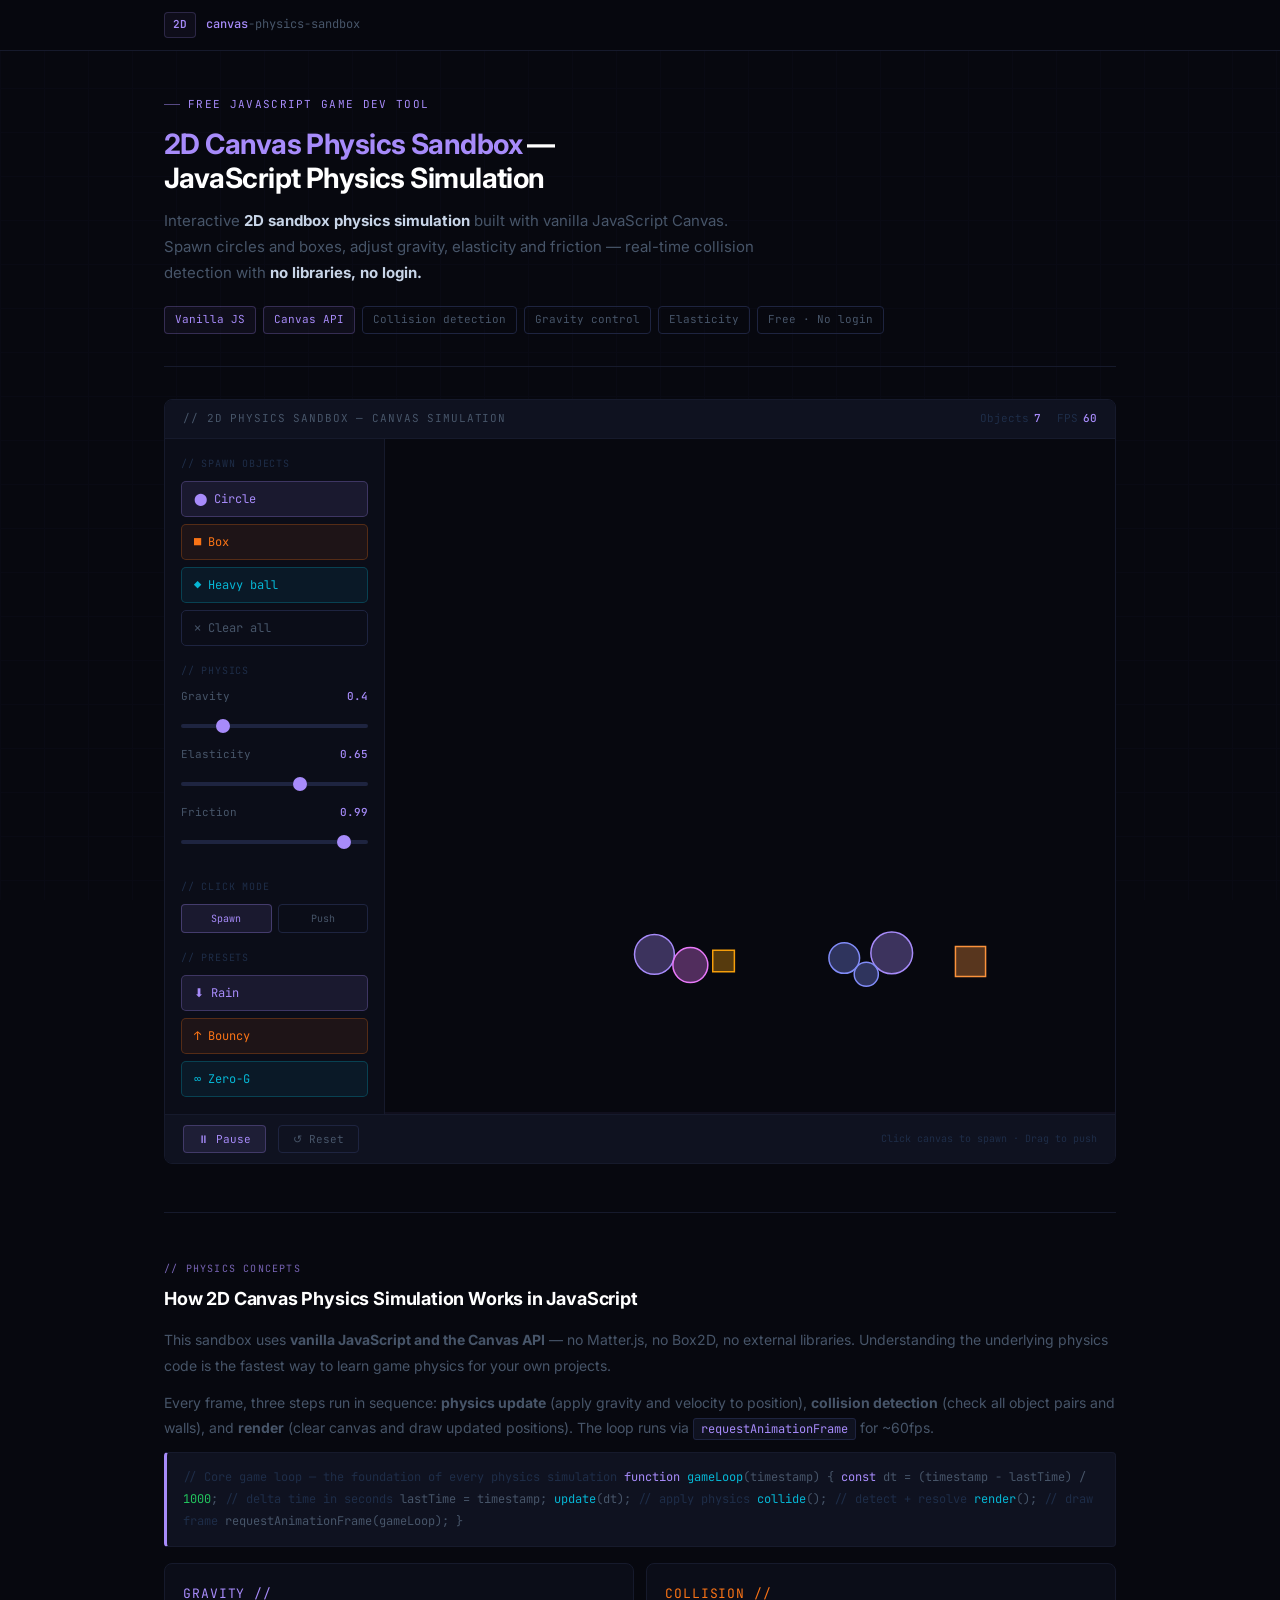
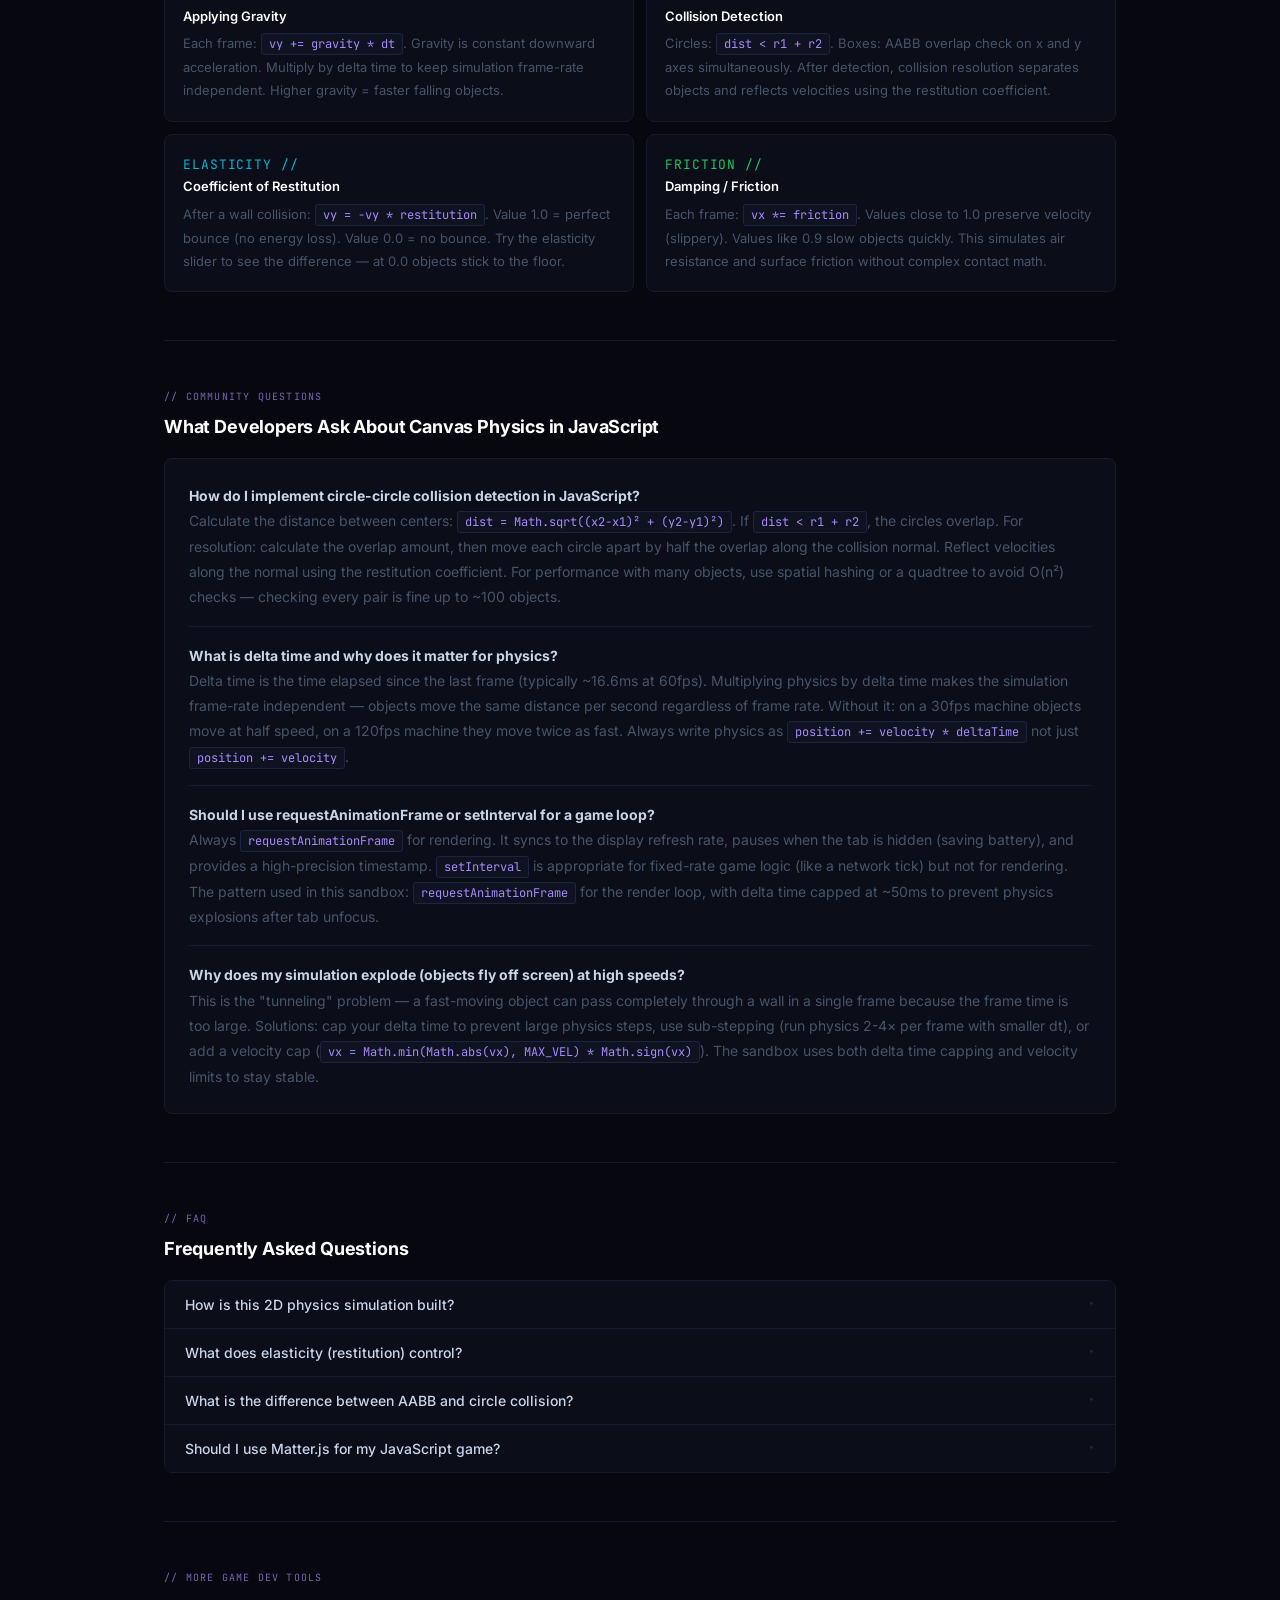
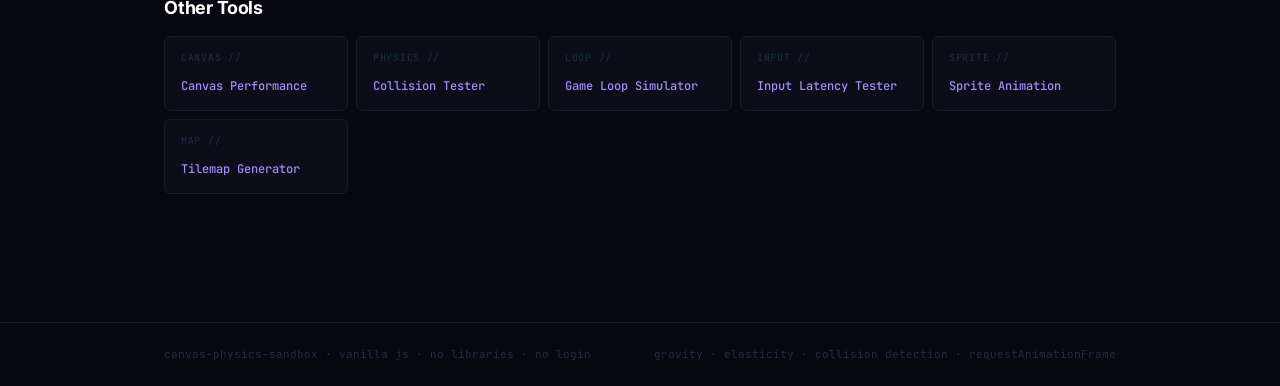
==== commit c214068b: "Título y meta actualizados - 2n physics sandbox" ====
--- a/index.html
+++ b/index.html
@@ -7,9 +7,9 @@
 <meta name="google-site-verification" content="PkLa_ViOo6FAHpvh8SacceMb95o9tePRdrqLNBz9X1M" />
 <meta name="robots" content="index, follow">
 
-<title>2D Physics Sandbox – Canvas Physics Simulation JavaScript Tool</title>
-
-<meta name="description" content="Free 2D sandbox game canvas physics simulation in JavaScript. Spawn objects, adjust gravity and elasticity, watch real-time collisions. Vanilla JS, no libraries, no login required.">
+<title>2D Physics Sandbox — Free JavaScript Canvas Simulator</title>
+
+<meta name="description" content="Learn 2D physics by playing with it. Free canvas sandbox with gravity, restitution and collision detection — plus the code explained below.">
 
 <meta name="keywords" content="2d sandbox game canvas physics simulation javascript, javascript physics simulation, canvas physics javascript, 2d physics sandbox javascript, javascript game physics, canvas collision detection javascript, javascript sandbox physics engine, 2d physics canvas tutorial">
 
